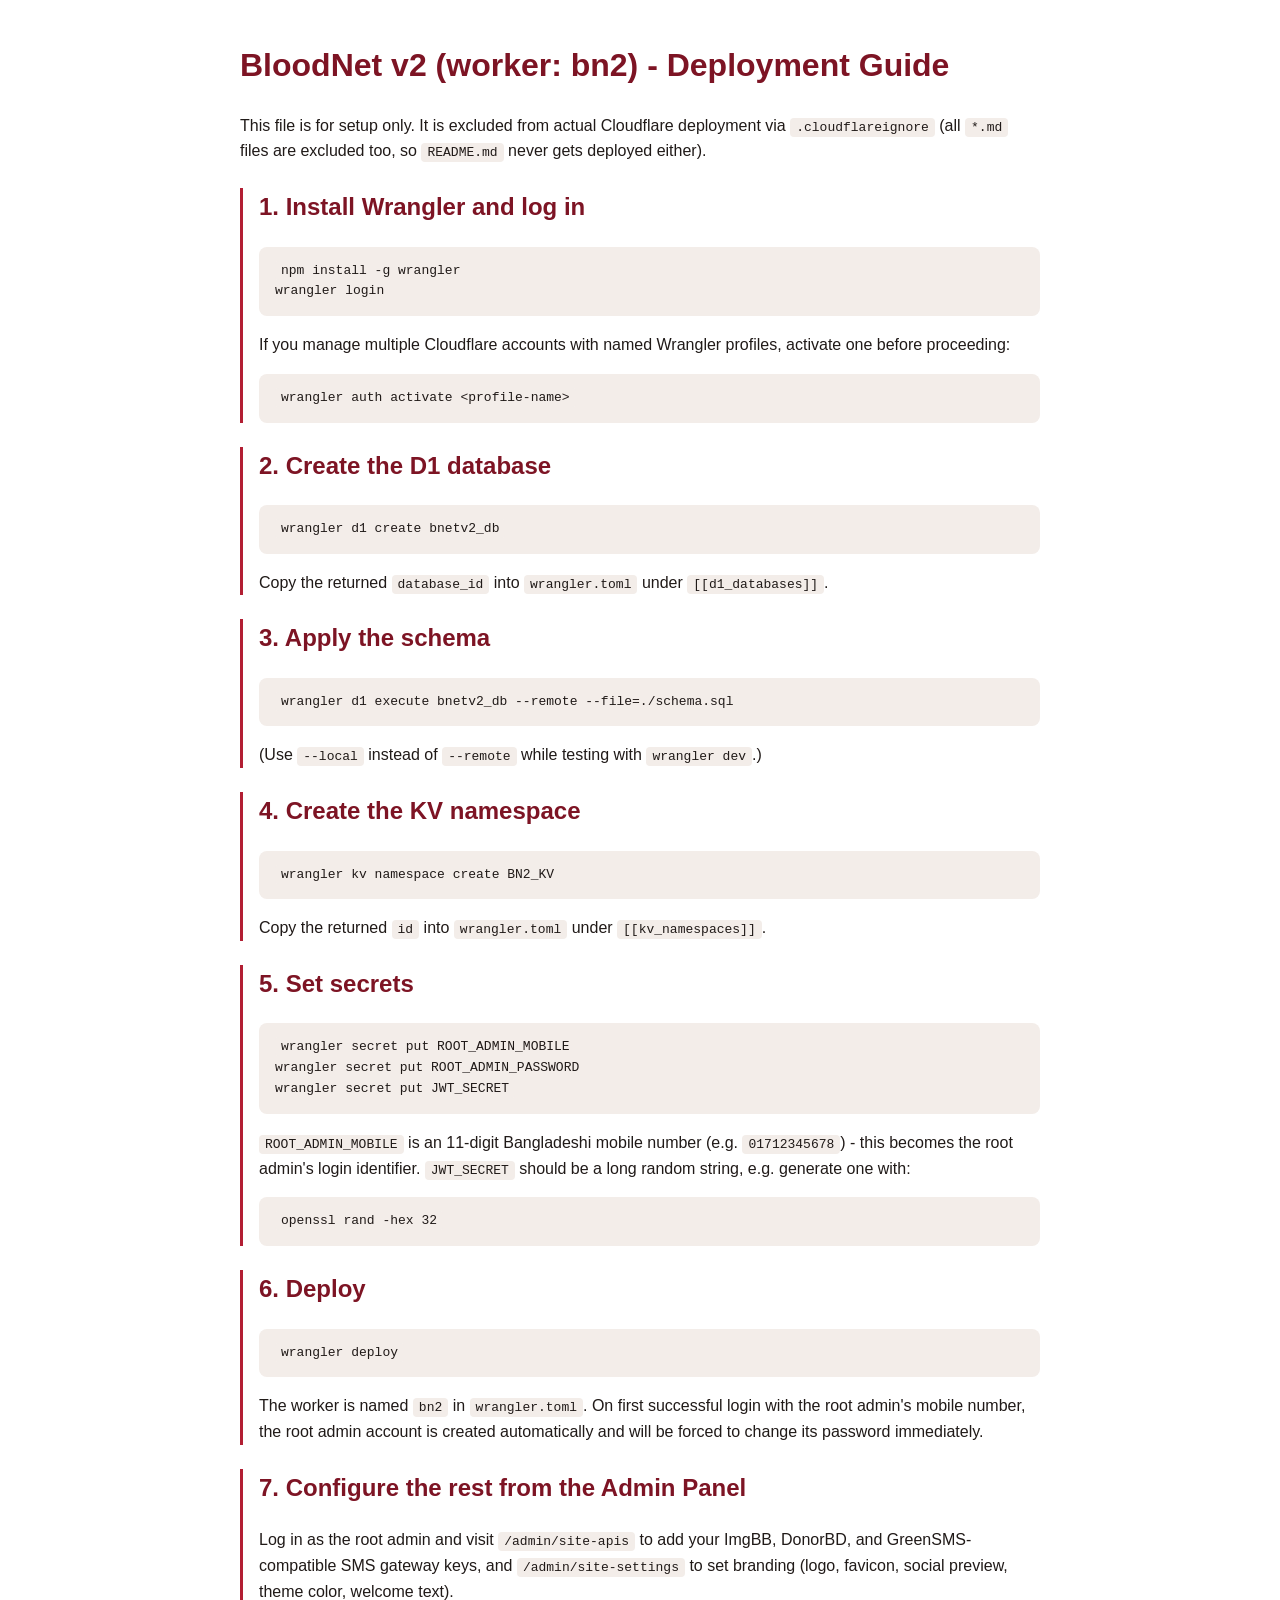
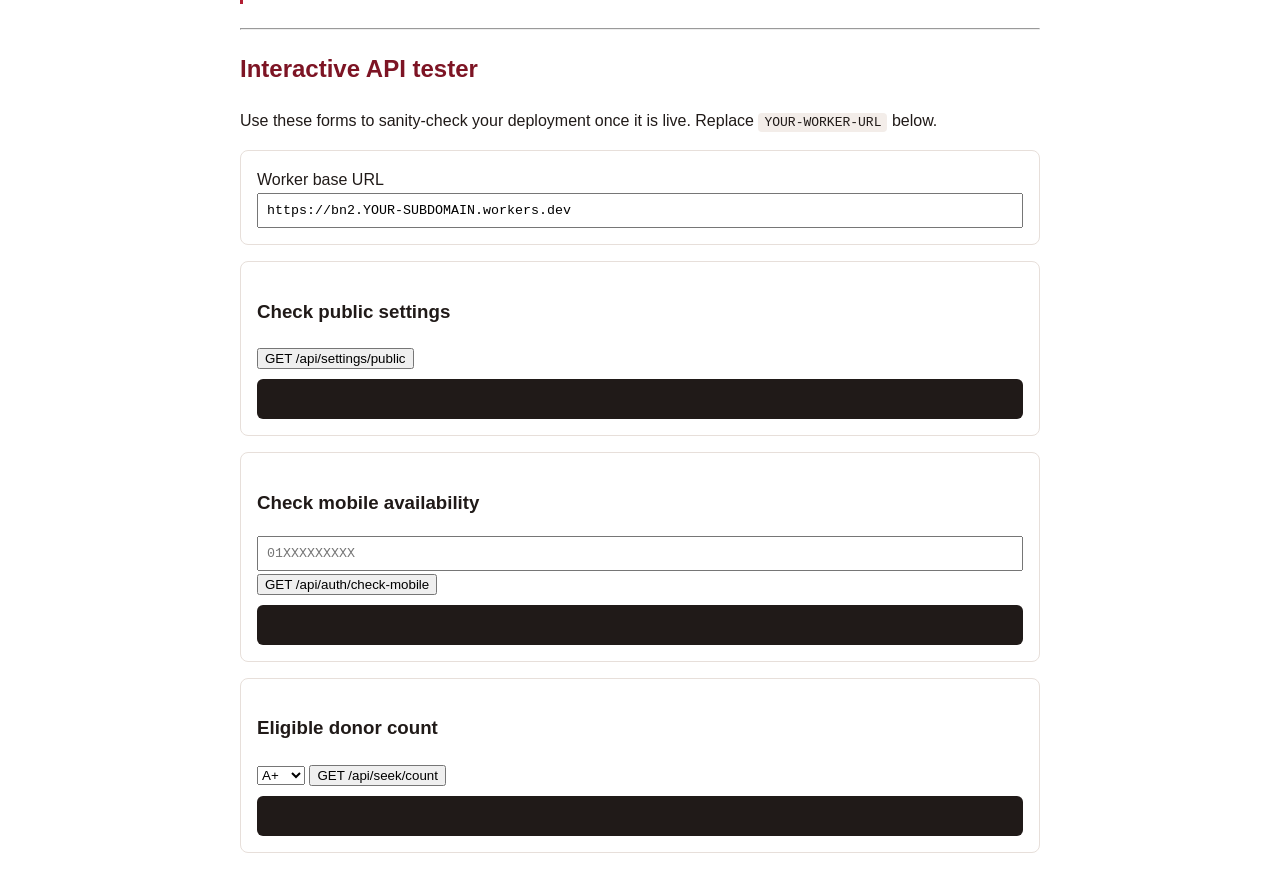
==== cloudflare-ignore/instructions.html @ d53e2599 "Initial commit" ====
<!DOCTYPE html>
<html lang="en">
<head>
<meta charset="UTF-8">
<title>BloodNet v2 (bn2) - Deployment Instructions</title>
<style>
  body { font-family: -apple-system, Segoe UI, Roboto, sans-serif; max-width: 800px; margin: 40px auto; padding: 0 20px; line-height: 1.6; color: #201a18; }
  h1, h2 { color: #7d1424; }
  pre { background: #f3ede9; padding: 14px 16px; border-radius: 8px; overflow-x: auto; }
  code { background: #f3ede9; padding: 2px 6px; border-radius: 4px; }
  .step { border-left: 3px solid #b21e33; padding-left: 16px; margin: 24px 0; }
  button.copy { font-size: 0.75rem; padding: 4px 10px; margin-left: 8px; cursor: pointer; }
  .box { background: #fff; border: 1px solid #e7dfda; border-radius: 8px; padding: 16px; margin: 16px 0; }
  input, textarea { width: 100%; padding: 8px; font-family: monospace; box-sizing: border-box; }
  .result { background: #201a18; color: #d4f7e6; padding: 10px 12px; border-radius: 6px; font-family: monospace; font-size: 0.85rem; white-space: pre-wrap; margin-top: 8px; min-height: 20px; }
</style>
</head>
<body>
<h1>BloodNet v2 (worker: bn2) - Deployment Guide</h1>
<p>This file is for setup only. It is excluded from actual Cloudflare deployment via <code>.cloudflareignore</code> (all <code>*.md</code> files are excluded too, so <code>README.md</code> never gets deployed either).</p>

<div class="step">
  <h2>1. Install Wrangler and log in</h2>
  <pre><code>npm install -g wrangler
wrangler login</code></pre>
  <p>If you manage multiple Cloudflare accounts with named Wrangler profiles, activate one before proceeding:</p>
  <pre><code>wrangler auth activate &lt;profile-name&gt;</code></pre>
</div>

<div class="step">
  <h2>2. Create the D1 database</h2>
  <pre><code>wrangler d1 create bnetv2_db</code></pre>
  <p>Copy the returned <code>database_id</code> into <code>wrangler.toml</code> under <code>[[d1_databases]]</code>.</p>
</div>

<div class="step">
  <h2>3. Apply the schema</h2>
  <pre><code>wrangler d1 execute bnetv2_db --remote --file=./schema.sql</code></pre>
  <p>(Use <code>--local</code> instead of <code>--remote</code> while testing with <code>wrangler dev</code>.)</p>
</div>

<div class="step">
  <h2>4. Create the KV namespace</h2>
  <pre><code>wrangler kv namespace create BN2_KV</code></pre>
  <p>Copy the returned <code>id</code> into <code>wrangler.toml</code> under <code>[[kv_namespaces]]</code>.</p>
</div>

<div class="step">
  <h2>5. Set secrets</h2>
  <pre><code>wrangler secret put ROOT_ADMIN_MOBILE
wrangler secret put ROOT_ADMIN_PASSWORD
wrangler secret put JWT_SECRET</code></pre>
  <p><code>ROOT_ADMIN_MOBILE</code> is an 11-digit Bangladeshi mobile number (e.g. <code>01712345678</code>) - this becomes the root admin's login identifier. <code>JWT_SECRET</code> should be a long random string, e.g. generate one with:</p>
  <pre><code>openssl rand -hex 32</code></pre>
</div>

<div class="step">
  <h2>6. Deploy</h2>
  <pre><code>wrangler deploy</code></pre>
  <p>The worker is named <code>bn2</code> in <code>wrangler.toml</code>. On first successful login with the root admin's mobile number, the root admin account is created automatically and will be forced to change its password immediately.</p>
</div>

<div class="step">
  <h2>7. Configure the rest from the Admin Panel</h2>
  <p>Log in as the root admin and visit <code>/admin/site-apis</code> to add your ImgBB, DonorBD, and GreenSMS-compatible SMS gateway keys, and <code>/admin/site-settings</code> to set branding (logo, favicon, social preview, theme color, welcome text).</p>
</div>

<hr>
<h2>Interactive API tester</h2>
<p>Use these forms to sanity-check your deployment once it is live. Replace <code>YOUR-WORKER-URL</code> below.</p>

<div class="box">
  <label>Worker base URL</label>
  <input id="baseUrl" value="https://bn2.YOUR-SUBDOMAIN.workers.dev">
</div>

<div class="box">
  <h3>Check public settings</h3>
  <button onclick="testGet('/api/settings/public')">GET /api/settings/public</button>
  <div id="out1" class="result"></div>
</div>

<div class="box">
  <h3>Check mobile availability</h3>
  <input id="mobileCheck" placeholder="01XXXXXXXXX">
  <button onclick="testGet('/api/auth/check-mobile?mobile=' + document.getElementById('mobileCheck').value, 'out2')">GET /api/auth/check-mobile</button>
  <div id="out2" class="result"></div>
</div>

<div class="box">
  <h3>Eligible donor count</h3>
  <select id="bgSelect">
    <option>A+</option><option>A-</option><option>B+</option><option>B-</option>
    <option>O+</option><option>O-</option><option>AB+</option><option>AB-</option>
  </select>
  <button onclick="testGet('/api/seek/count?bloodGroup=' + document.getElementById('bgSelect').value, 'out3')">GET /api/seek/count</button>
  <div id="out3" class="result"></div>
</div>

<script>
async function testGet(path, outId) {
  outId = outId || 'out1';
  const base = document.getElementById('baseUrl').value.replace(/\/$/, '');
  const out = document.getElementById(outId);
  out.textContent = 'Loading...';
  try {
    const res = await fetch(base + path);
    const data = await res.json();
    out.textContent = JSON.stringify(data, null, 2);
  } catch (e) {
    out.textContent = 'Error: ' + e.message;
  }
}
</script>
</body>
</html>
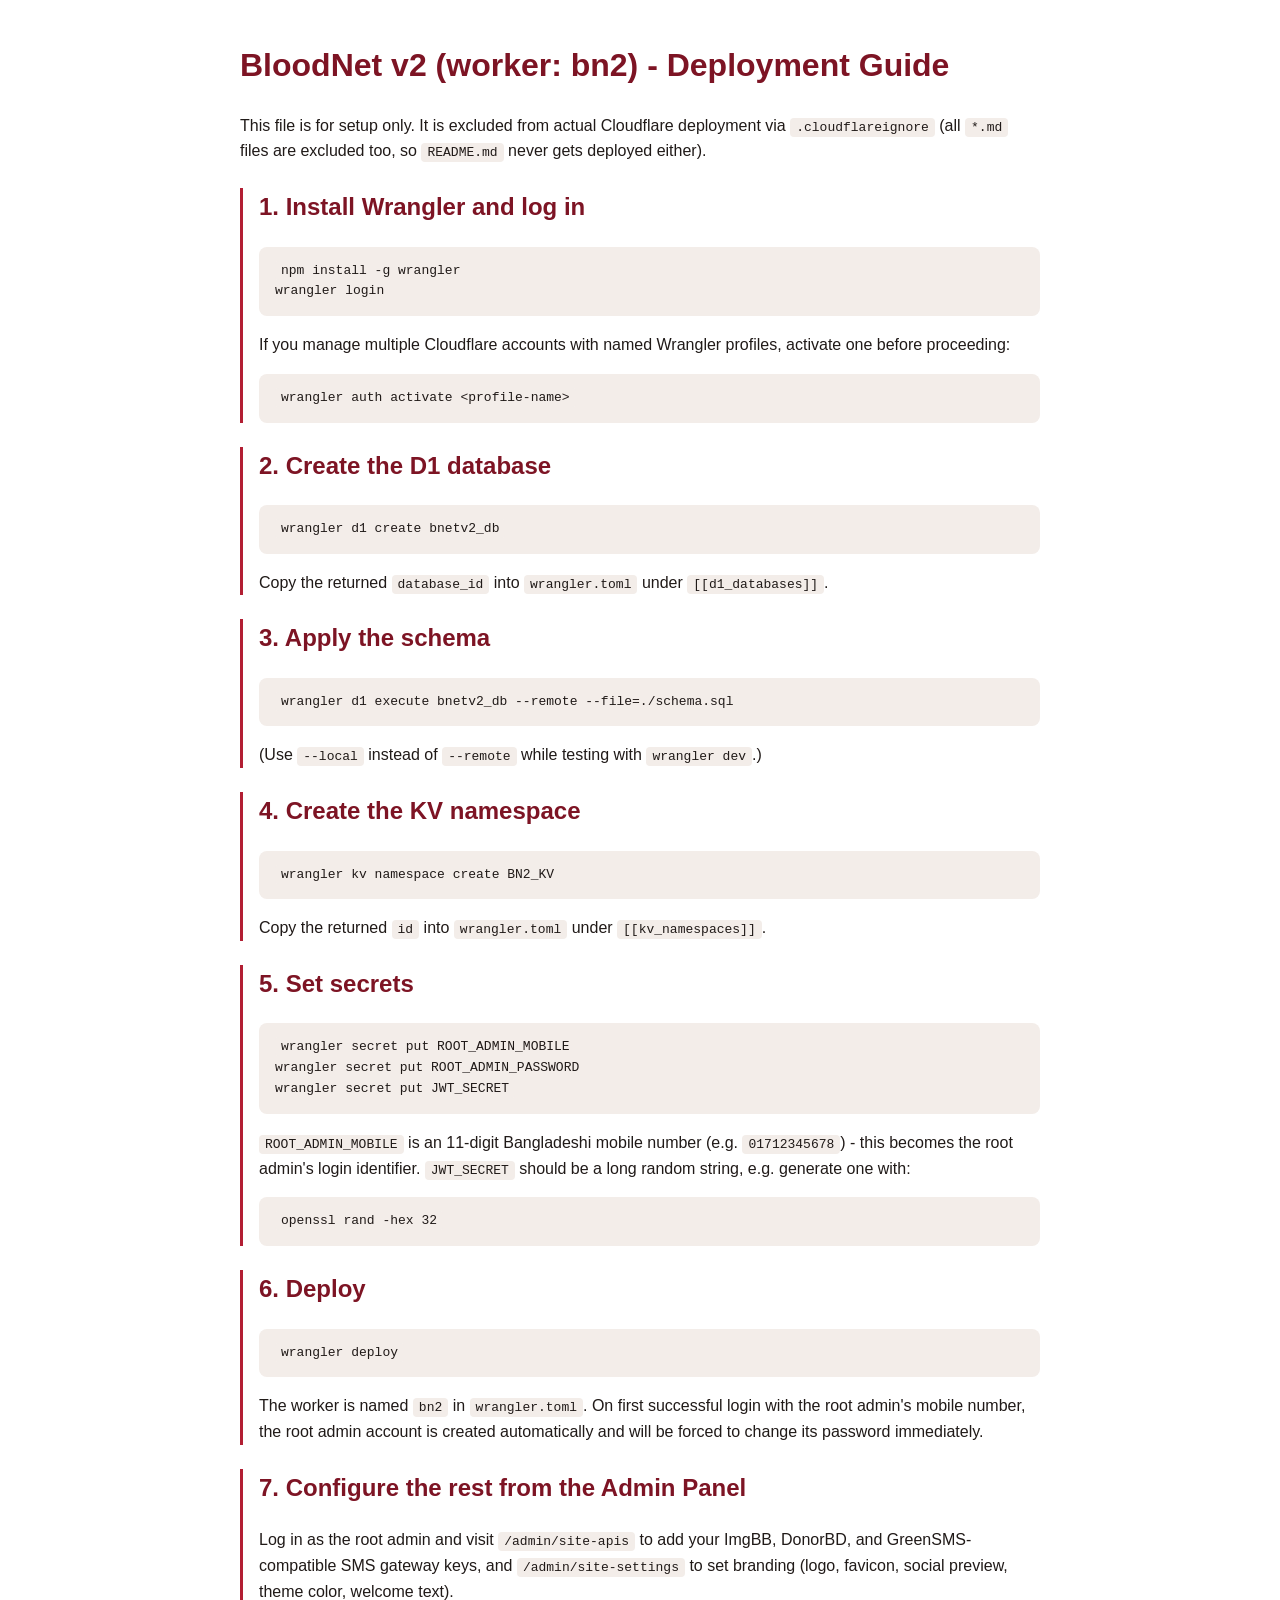
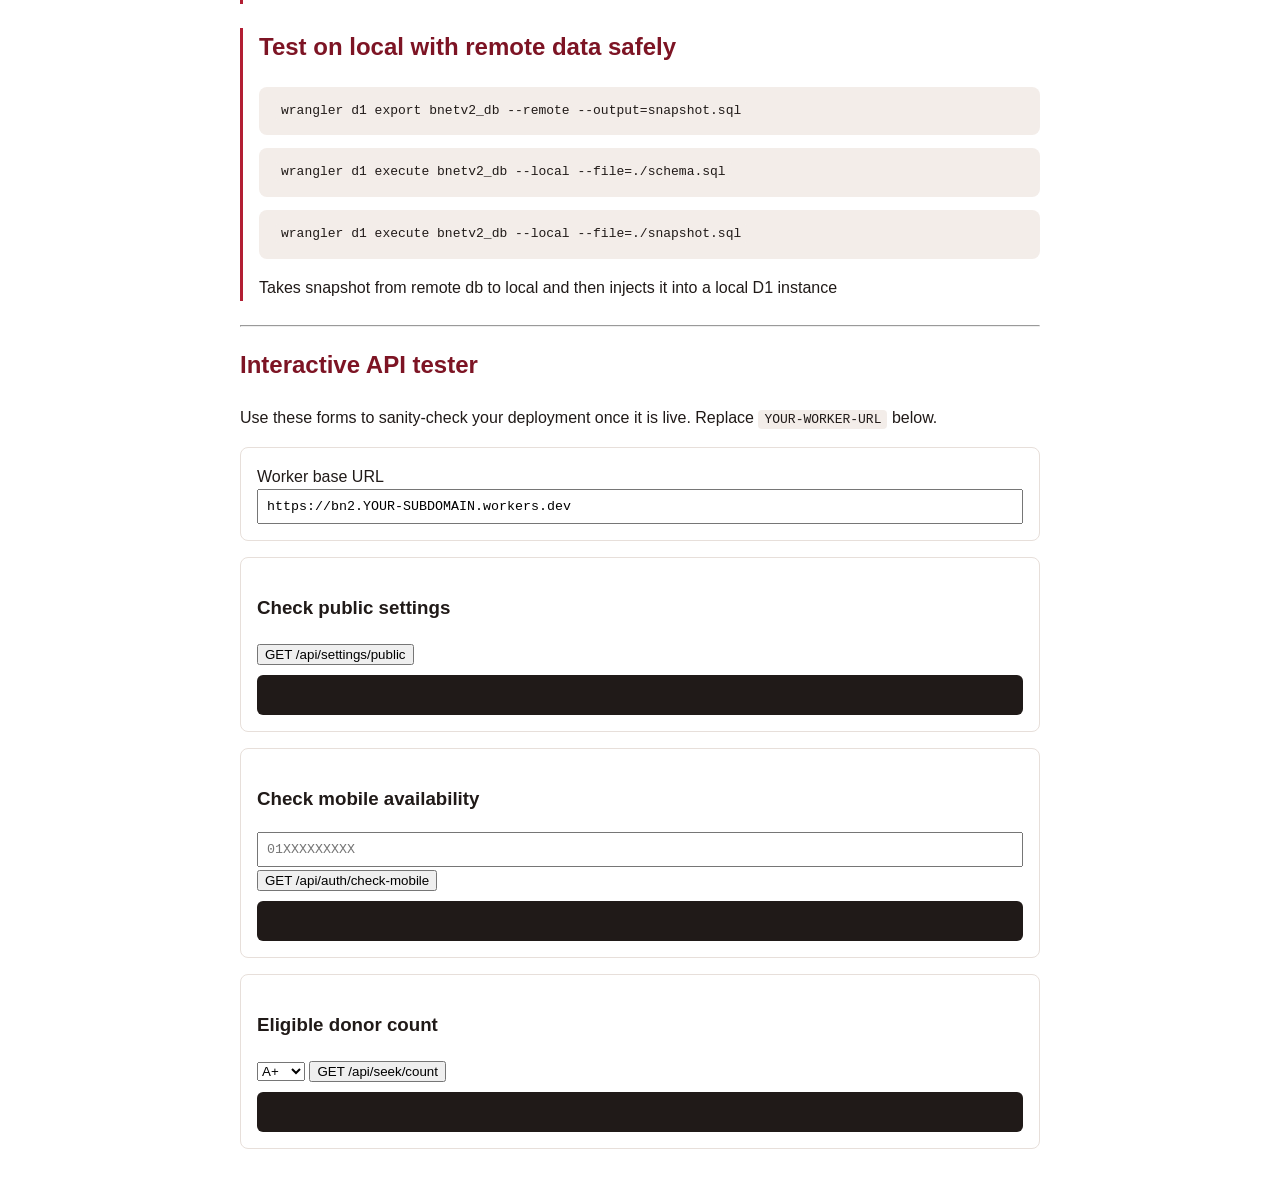
==== commit 0fe85ff2: "8.3" ====
--- a/cloudflare-ignore/instructions.html
+++ b/cloudflare-ignore/instructions.html
@@ -65,6 +65,14 @@
   <p>Log in as the root admin and visit <code>/admin/site-apis</code> to add your ImgBB, DonorBD, and GreenSMS-compatible SMS gateway keys, and <code>/admin/site-settings</code> to set branding (logo, favicon, social preview, theme color, welcome text).</p>
 </div>
 
+<div class="step">
+  <h2>Test on local with remote data safely</h2>
+  <pre><code>wrangler d1 export bnetv2_db --remote --output=snapshot.sql</code></pre>
+  <pre><code>wrangler d1 execute bnetv2_db --local --file=./schema.sql</code></pre>
+  <pre><code>wrangler d1 execute bnetv2_db --local --file=./snapshot.sql</code></pre>
+  <p>Takes snapshot from remote db to local and then injects it into a local D1 instance</p>
+</div>
+
 <hr>
 <h2>Interactive API tester</h2>
 <p>Use these forms to sanity-check your deployment once it is live. Replace <code>YOUR-WORKER-URL</code> below.</p>
